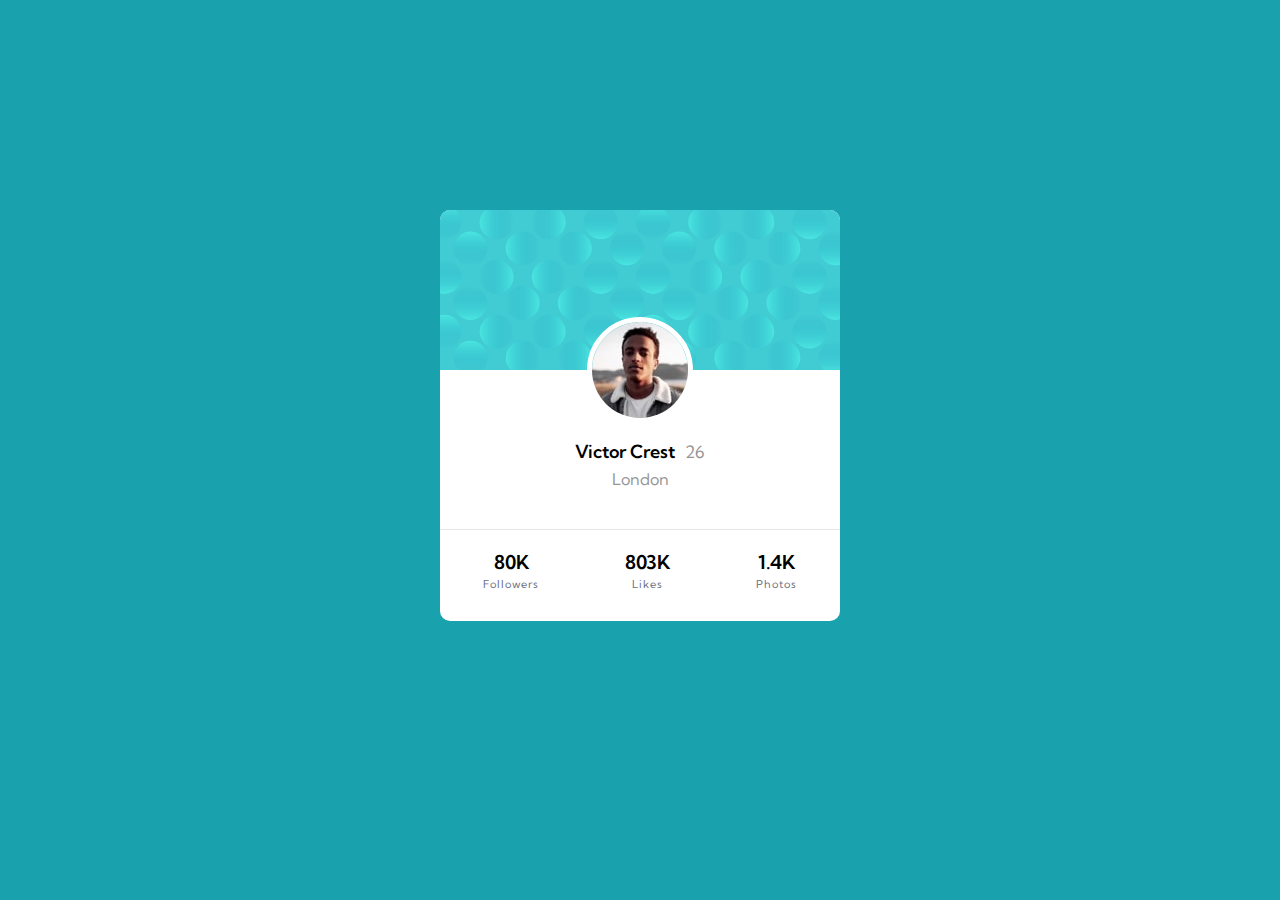
==== index.html @ 98a2ed7f "LOl" ====
<!DOCTYPE html>
<html lang="en">
<head>
    <meta charset="UTF-8">
    <meta http-equiv="X-UA-Compatible" content="IE=edge">
    <meta name="viewport" content="width=device-width, initial-scale=1.0">
    <title>Document</title>
    <link rel="stylesheet" href="css/style.css">
    <link rel="preconnect" href="https://fonts.googleapis.com">
    <link rel="preconnect" href="https://fonts.gstatic.com" crossorigin>
    <link href="https://fonts.googleapis.com/css2?family=Kumbh+Sans:wght@400;700&display=swap" rel="stylesheet">
</head>
<body>
    <div class="container">
        <div class="papa">
            <img src="images/bg-pattern-card.svg" alt="">
            <img src="images/image-victor.jpg" alt="">
            <div class="info1">
                <div class="first-line">
                    <p>Victor Crest</p>
                    <p>26</p>
                </div>
                <p>London</p>
            </div>
            <div class="info2">
                <div class="box">
                    <p>80K</p>
                    <p>Followers</p>
                </div>
                <div class="box">
                    <p>803K</p>
                    <p>Likes</p>
                </div>
                <div class="box">
                    <p>1.4K</p>
                    <p>Photos</p>
                </div>
            </div>
        </div>
    </div>
</body>
</html>
---- css/style.css ----
body {
    font-family: 'Kumbh Sans', sans-serif;
    background-color: hsl(185, 75%, 39%);
}
.container {
    padding-left: 15px;
    padding-right: 15px;
    margin-left: auto;
    margin-right: auto;
}
/* Small */
@media (min-width: 768px) {
    .container {
        width: 750px;
    }
}
/* Medium */
@media (min-width: 992px) {
    .container {
        width: 970px;
    }
}
/* Large */
@media (min-width: 1200px) {
    .container {
        width: 1170px;
    }
}
.papa {
    max-width: 400px;
    position: relative;
    margin: 210px auto;
    background-color: white;
    border-radius: 10px;
    min-width: 358px;
}
img:first-of-type {
    max-width: 100%;
    min-width: 100%;
    border-top-left-radius: 10px;
    border-top-right-radius: 10px;
}
img:last-of-type {
    position: absolute;
    left: 50%;
    transform: translateX(-50%);
    top: 26%;
    border-radius: 50%;
    border: 5px solid white;
}
.info1 {
    text-align: center;
    margin-top: 50px;
}
.info1 .first-line {
    display: flex;
    justify-content: center;
    align-items: center;
}
.info1 .first-line p:first-child {
    margin: 0 10px 0 0;
    font-weight: 600;
    font-size: 18px;
}
.info1 .first-line p:last-child {
    color: hsl(0, 0%, 59%);
    font-size: 17px;
}
.info1 > p:last-child {
    margin: -10px 0 0;
    color: hsl(0, 0%, 59%);
}
.info2 {
    display: flex;
    justify-content: space-around;
    margin-top: 40px;
    padding-top: 20px;
    border-top: 1px solid hsl(0deg 0% 90%);
}
.info2 .box {
    text-align: center;
    padding-bottom: 30px;
}
.info2 .box p:first-child {
    margin: 0px 0 3px 0;
    font-weight: 600;
    font-size: 19px;
}
.info2 .box p:last-child {
    margin: 0;
    font-size: 11px;
    letter-spacing: 1px;
    color: hsl(227, 10%, 46%);
}
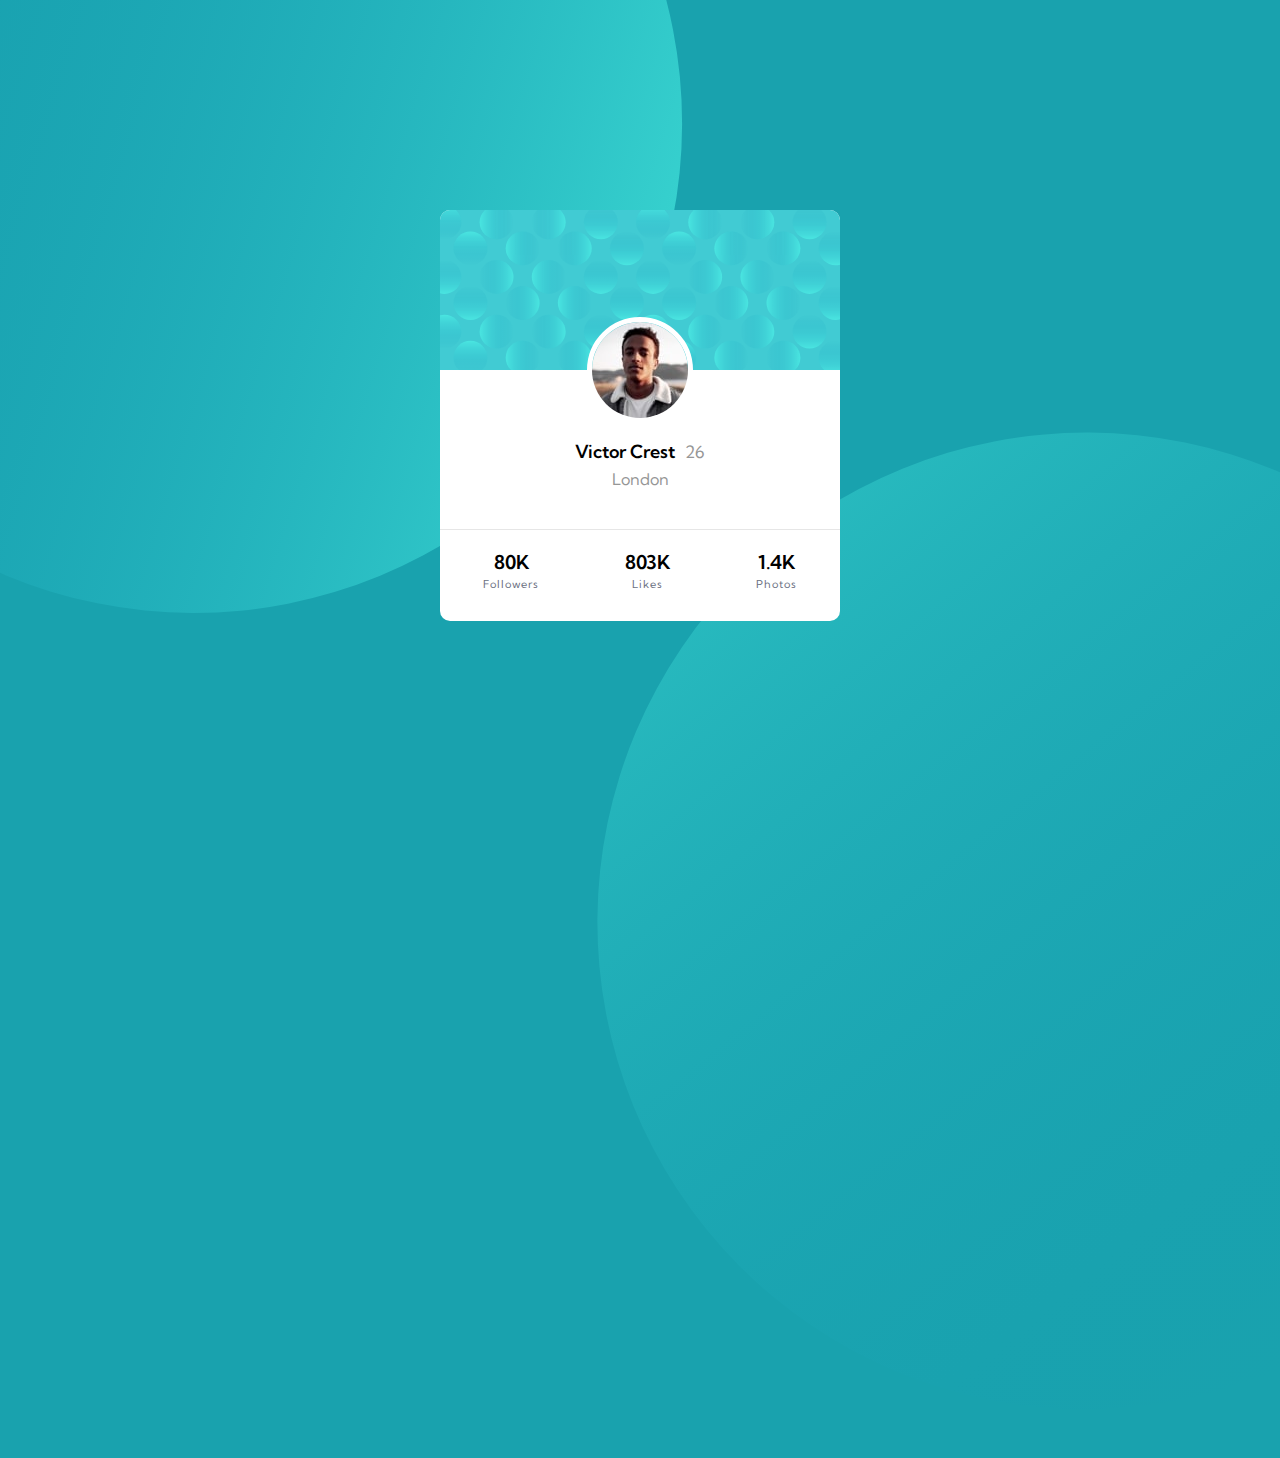
==== commit baa1d9a9: "second" ====
--- a/index.html
+++ b/index.html
@@ -37,6 +37,8 @@
                 </div>
             </div>
         </div>
+        <img class="lol1" src="images/bg-pattern-top.svg" alt="">
+        <img class="lol2" src="images/bg-pattern-bottom.svg" alt="">
     </div>
 </body>
 </html>--- a/css/style.css
+++ b/css/style.css
@@ -1,6 +1,8 @@
 body {
     font-family: 'Kumbh Sans', sans-serif;
     background-color: hsl(185, 75%, 39%);
+    position: relative;
+    overflow: hidden;
 }
 .container {
     padding-left: 15px;
@@ -34,13 +36,13 @@
     border-radius: 10px;
     min-width: 358px;
 }
-img:first-of-type {
+img:first-of-type:not(.lol1 , .lol2) {
     max-width: 100%;
     min-width: 100%;
     border-top-left-radius: 10px;
     border-top-right-radius: 10px;
 }
-img:last-of-type {
+img:last-of-type:not(.lol1 , .lol2) {
     position: absolute;
     left: 50%;
     transform: translateX(-50%);
@@ -91,4 +93,19 @@
     font-size: 11px;
     letter-spacing: 1px;
     color: hsl(227, 10%, 46%);
+}
+.lol1 {
+    position: absolute;
+    top: -140%;
+    left: -24%;
+    transform: rotate(62deg);
+    z-index: -1;
+}
+.lol2 {
+    position: absolute;
+    top: 54%;
+    right: -24%;
+    transform: rotate(6deg);
+    z-index: -1;
+
 }